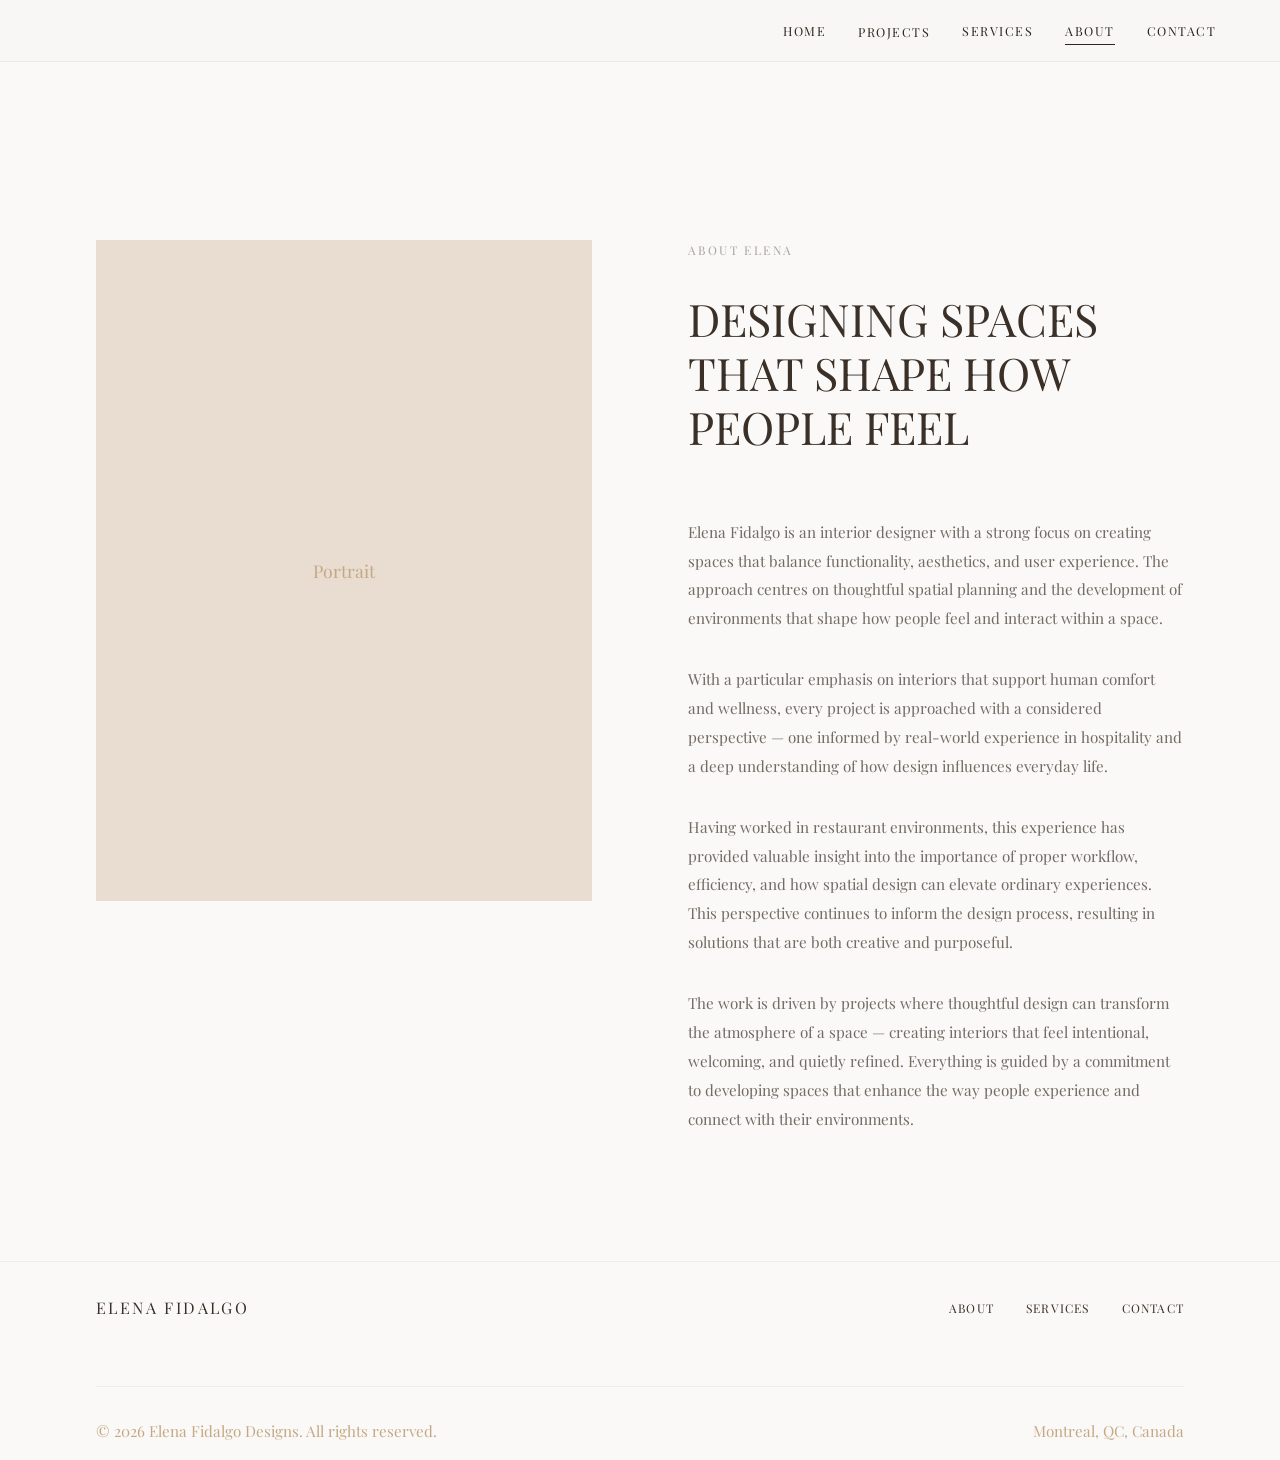
==== about.html @ b78f3f84 "Initial commit: Elena Fidalgo Designs portfolio website Full static site with homepage, about, servi" ====
<!DOCTYPE html>
<html lang="en">
<head>
  <meta charset="UTF-8">
  <meta name="viewport" content="width=device-width, initial-scale=1.0">
  <title>About — Elena Fidalgo Designs</title>
  <link rel="preconnect" href="https://fonts.googleapis.com">
  <link rel="preconnect" href="https://fonts.gstatic.com" crossorigin>
  <link href="https://fonts.googleapis.com/css2?family=Playfair+Display:ital,wght@0,300;0,400;0,500;0,600;1,400&family=Raleway:wght@300;400;500&display=swap" rel="stylesheet">
  <link rel="stylesheet" href="css/style.css">
</head>
<body>

  <div class="page-loader"><div class="loader-line"></div></div>

  <nav class="nav">
    <div class="nav__inner">
      <a href="index.html" class="nav__logo">Elena Fidalgo<span>Interior Design</span></a>
      <div class="nav__links">
        <a href="index.html" class="nav__link">Home</a>
        <div class="nav__dropdown">
          <span class="nav__link nav__link--dropdown">Projects</span>
          <div class="nav__dropdown-menu">
            <a href="project-restaurant.html" class="nav__dropdown-item">Izakaya Rouge</a>
            <a href="project-loft.html" class="nav__dropdown-item">The Loft</a>
            <a href="project-spa.html" class="nav__dropdown-item">Luna Wellness Spa</a>
            <a href="project-office.html" class="nav__dropdown-item">The Office</a>
          </div>
        </div>
        <a href="approach.html" class="nav__link">Services</a>
        <a href="about.html" class="nav__link">About</a>
        <a href="contact.html" class="nav__link">Contact</a>
      </div>
      <button class="nav__toggle" aria-label="Menu"><span></span><span></span><span></span></button>
    </div>
  </nav>

  <div class="mobile-menu">
    <a href="index.html" class="mobile-menu__link">Home</a>
    <div class="mobile-menu__group">
      <span class="mobile-menu__link mobile-menu__link--toggle">Projects</span>
      <div class="mobile-menu__sub">
        <a href="project-restaurant.html" class="mobile-menu__link mobile-menu__sublink">Izakaya Rouge</a>
        <a href="project-loft.html" class="mobile-menu__link mobile-menu__sublink">The Loft</a>
        <a href="project-spa.html" class="mobile-menu__link mobile-menu__sublink">Luna Wellness Spa</a>
        <a href="project-office.html" class="mobile-menu__link mobile-menu__sublink">The Office</a>
      </div>
    </div>
    <a href="approach.html" class="mobile-menu__link">Services</a>
    <a href="about.html" class="mobile-menu__link">About</a>
    <a href="contact.html" class="mobile-menu__link">Contact</a>
  </div>

  <!-- About Hero -->
  <section class="about-hero">
    <div class="container">
      <div class="about-grid">
        <div class="about-portrait reveal">
          <div class="about-portrait__placeholder">Portrait</div>
        </div>
        <div class="about-content">
          <p class="about-content__eyebrow reveal">About Elena</p>
          <h1 class="about-content__title reveal reveal-delay-1">Designing spaces that shape how people feel</h1>
          <p class="about-content__text reveal reveal-delay-2">Elena Fidalgo is an interior designer with a strong focus on creating spaces that balance functionality, aesthetics, and user experience. The approach centres on thoughtful spatial planning and the development of environments that shape how people feel and interact within a space.</p>
          <p class="about-content__text reveal reveal-delay-3">With a particular emphasis on interiors that support human comfort and wellness, every project is approached with a considered perspective — one informed by real-world experience in hospitality and a deep understanding of how design influences everyday life.</p>
          <p class="about-content__text reveal reveal-delay-3">Having worked in restaurant environments, this experience has provided valuable insight into the importance of proper workflow, efficiency, and how spatial design can elevate ordinary experiences. This perspective continues to inform the design process, resulting in solutions that are both creative and purposeful.</p>
          <p class="about-content__text reveal reveal-delay-4">The work is driven by projects where thoughtful design can transform the atmosphere of a space — creating interiors that feel intentional, welcoming, and quietly refined. Everything is guided by a commitment to developing spaces that enhance the way people experience and connect with their environments.</p>
        </div>
      </div>
    </div>
  </section>

  <!-- Footer -->
  <footer class="footer">
    <div class="container">
      <div class="footer__inner">
        <a href="index.html" class="footer__logo">Elena Fidalgo</a>
        <div class="footer__links">
          <a href="about.html" class="footer__link">About</a>
          <a href="approach.html" class="footer__link">Services</a>
          <a href="contact.html" class="footer__link">Contact</a>
        </div>
      </div>
      <div class="footer__bottom">
        <p>&copy; 2026 Elena Fidalgo Designs. All rights reserved.</p>
        <p>Montreal, QC, Canada</p>
      </div>
    </div>
  </footer>

  <script src="js/main.js"></script>
</body>
</html>
---- css/style.css ----
/* ============================================
   ELENA FIDALGO DESIGNS
   Minimalist Architecture & Interior Design Portfolio
   ============================================ */

/* --- CSS Custom Properties --- */
:root {
  /* Primary */
  --deep-brown: #3a3028;
  --espresso: #2e251d;

  /* Neutrals */
  --warm-beige: #c4a882;
  --soft-sand: #e8ddd0;
  --light-gray: #f0ece7;
  --white: #faf9f7;
  --pure-white: #ffffff;

  /* Accents */
  --muted-green: #455642;
  --terracotta: #b5654a;
  --brass: #a8935e;

  /* Typography */
  --font-serif: 'Playfair Display', 'Georgia', serif;
  --font-sans: 'Raleway', 'Helvetica Neue', sans-serif;

  /* Spacing */
  --space-xs: 0.5rem;
  --space-sm: 1rem;
  --space-md: 2rem;
  --space-lg: 4rem;
  --space-xl: 6rem;
  --space-2xl: 10rem;

  /* Transitions */
  --ease-out: cubic-bezier(0.25, 0.46, 0.45, 0.94);
  --ease-smooth: cubic-bezier(0.4, 0, 0.2, 1);
  --duration-fast: 0.3s;
  --duration-medium: 0.6s;
  --duration-slow: 1s;
}

/* --- Reset & Base --- */
*, *::before, *::after {
  margin: 0;
  padding: 0;
  box-sizing: border-box;
}

html {
  font-size: 16px;
  scroll-behavior: smooth;
  -webkit-font-smoothing: antialiased;
  -moz-osx-font-smoothing: grayscale;
}

body {
  font-family: var(--font-serif);
  font-weight: 300;
  color: var(--deep-brown);
  background-color: var(--white);
  line-height: 1.7;
  overflow-x: hidden;
}

img {
  max-width: 100%;
  height: auto;
  display: block;
}

a {
  color: inherit;
  text-decoration: none;
  transition: opacity var(--duration-fast) var(--ease-out);
}

a:hover {
  opacity: 0.7;
}

ul, ol {
  list-style: none;
}

/* --- Typography --- */
h1, h2, h3, h4 {
  font-family: var(--font-serif);
  font-weight: 300;
  line-height: 1.2;
}

h1 {
  font-size: clamp(1.8rem, 3.5vw, 2.8rem);
  text-transform: uppercase;
}

h2 {
  font-size: clamp(2rem, 4vw, 3.5rem);
  letter-spacing: 0.06em;
}

h3 {
  font-size: clamp(1.5rem, 3vw, 2.2rem);
  letter-spacing: 0.04em;
}

h4 {
  font-size: clamp(1.1rem, 2vw, 1.4rem);
  letter-spacing: 0.04em;
}

p {
  font-size: clamp(0.95rem, 1.1vw, 1.05rem);
  max-width: 65ch;
}

.text-sm {
  font-size: 0.85rem;
  letter-spacing: 0.08em;
  text-transform: uppercase;
  font-weight: 400;
}

.text-serif {
  font-family: var(--font-serif);
}

.text-light {
  color: var(--warm-beige);
}

/* --- Layout --- */
.container {
  max-width: 90%;
  width: 100%;
  margin: 0 auto;
  padding: 0 var(--space-md);
}

.container--narrow {
  max-width: min(900px, 85%);
  margin: 0 auto;
  padding: 0 var(--space-md);
}

.container--wide {
  max-width: 95%;
  width: 100%;
  margin: 0 auto;
  padding: 0 var(--space-md);
}

.section {
  padding: var(--space-xl) 0;
}

.section--large {
  padding: var(--space-2xl) 0;
}

/* --- Page Loader --- */
.page-loader {
  position: fixed;
  top: 0;
  left: 0;
  width: 100%;
  height: 100%;
  background: var(--white);
  z-index: 10000;
  display: flex;
  align-items: center;
  justify-content: center;
  transition: opacity 0.8s var(--ease-smooth), visibility 0.8s;
}

.page-loader.loaded {
  opacity: 0;
  visibility: hidden;
  pointer-events: none;
}

.loader-line {
  width: 60px;
  height: 1px;
  background: var(--warm-beige);
  position: relative;
  overflow: hidden;
}

.loader-line::after {
  content: '';
  position: absolute;
  left: -100%;
  width: 100%;
  height: 100%;
  background: var(--espresso);
  animation: loaderSlide 1.2s ease-in-out infinite;
}

@keyframes loaderSlide {
  0% { left: -100%; }
  100% { left: 100%; }
}

/* --- Navigation --- */
.nav {
  position: fixed;
  top: 0;
  left: 0;
  width: 100%;
  z-index: 1000;
  padding: var(--space-sm) 0;
  background: rgba(248, 247, 245, 0.95);
  backdrop-filter: blur(20px);
  transition: all var(--duration-medium) var(--ease-smooth);
  box-shadow: 0 1px 0 rgba(68, 59, 50, 0.08);
}

.nav.scrolled {
  background: rgba(248, 247, 245, 0.97);
  backdrop-filter: blur(20px);
  padding: var(--space-sm) 0;
  box-shadow: 0 1px 0 rgba(68, 59, 50, 0.1);
}

.nav__inner {
  display: flex;
  justify-content: flex-end;
  align-items: center;
  max-width: 95%;
  margin: 0 auto;
  padding: 0 var(--space-md);
}

.nav__logo {
  display: none;
}

.nav__links {
  display: flex;
  gap: var(--space-md);
  align-items: center;
}

.nav__link {
  font-size: 0.78rem;
  letter-spacing: 0.12em;
  text-transform: uppercase;
  font-weight: 400;
  color: var(--espresso);
  position: relative;
  padding: 0.25rem 0;
}

.nav__link::after {
  content: '';
  position: absolute;
  bottom: 0;
  left: 0;
  width: 0;
  height: 1px;
  background: var(--espresso);
  transition: width var(--duration-fast) var(--ease-out);
}

.nav__link:hover {
  opacity: 1;
}

.nav__link:hover::after,
.nav__link.active::after {
  width: 100%;
}

/* Dropdown */
.nav__dropdown {
  position: relative;
}

.nav__link--dropdown {
  cursor: pointer;
}

.nav__dropdown-menu {
  position: absolute;
  top: 100%;
  left: 50%;
  transform: translateX(-50%);
  min-width: 200px;
  background: rgba(248, 247, 245, 0.98);
  backdrop-filter: blur(20px);
  border: 1px solid rgba(68, 59, 50, 0.08);
  padding: 0.75rem 0;
  opacity: 0;
  visibility: hidden;
  transition: all var(--duration-fast) var(--ease-out);
  margin-top: 0.5rem;
  box-shadow: 0 8px 30px rgba(0, 0, 0, 0.08);
}

.nav__dropdown:hover .nav__dropdown-menu {
  opacity: 1;
  visibility: visible;
}

.nav__dropdown-item {
  display: block;
  padding: 0.5rem 1.5rem;
  font-size: 0.8rem;
  color: var(--espresso);
  transition: background var(--duration-fast) var(--ease-out);
}

.nav__dropdown-item:hover {
  background: rgba(68, 59, 50, 0.05);
  opacity: 1;
}

/* Mobile menu projects sub */
.mobile-menu__group {
  display: flex;
  flex-direction: column;
}

.mobile-menu__link--toggle {
  cursor: pointer;
}

.mobile-menu__sub {
  display: none;
  padding-left: 1rem;
}

.mobile-menu__group.active .mobile-menu__sub {
  display: flex;
  flex-direction: column;
}

.mobile-menu__sublink {
  font-size: 0.9rem !important;
  opacity: 0.7;
}

/* Mobile menu toggle */
.nav__toggle {
  display: none;
  flex-direction: column;
  gap: 5px;
  background: none;
  border: none;
  cursor: pointer;
  padding: 5px;
}

.nav__toggle span {
  display: block;
  width: 24px;
  height: 1px;
  background: var(--espresso);
  transition: all var(--duration-fast) var(--ease-out);
}

.nav__toggle.active span:nth-child(1) {
  transform: rotate(45deg) translate(4px, 4px);
}

.nav__toggle.active span:nth-child(2) {
  opacity: 0;
}

.nav__toggle.active span:nth-child(3) {
  transform: rotate(-45deg) translate(4px, -4px);
}

/* --- Hero --- */
/* Split hero (image + text side by side) */
.hero--split {
  min-height: 100vh;
  display: flex;
  flex-direction: column;
  align-items: center;
  justify-content: center;
  padding-top: 80px;
  background: #e4e2dd;
  overflow: hidden;
  gap: var(--space-lg);
}

.hero__text {
  text-align: center;
  opacity: 0;
  transform: translateY(20px);
  animation: heroFadeUp 1s var(--ease-smooth) 0.3s forwards;
  position: relative;
  padding: 0 var(--space-md);
}

.hero__title {
  color: var(--espresso);
  font-family: var(--font-serif);
  font-weight: 300;
  margin-bottom: 4px;
  font-size: clamp(2.8rem, 5vw, 4.5rem);
  letter-spacing: 0.15em;
  text-transform: uppercase;
  line-height: 1.1;
  padding-right: 0.15em;
}

.hero__subtitle {
  font-family: var(--font-serif);
  color: var(--deep-brown);
  font-size: clamp(0.85rem, 1.2vw, 1.05rem);
  letter-spacing: 0.35em;
  text-transform: uppercase;
  font-weight: 300;
  margin-left: auto;
  margin-right: auto;
  width: fit-content;
  padding-right: 0.35em;
}

/* Decorative lines removed */

.hero__slideshow {
  max-width: 100%;
  width: 100%;
  aspect-ratio: 16/7;
  opacity: 0;
  transform: translateY(30px);
  animation: heroFadeUp 1.2s var(--ease-smooth) 0.6s forwards;
  position: relative;
  overflow: hidden;
}


.hero__slide {
  width: 100%;
  height: 100%;
  display: block;
  object-fit: cover;
  object-position: center;
  position: absolute;
  top: 0;
  left: 0;
  opacity: 0;
  transition: opacity 1s var(--ease-smooth);
}

.hero__slide:first-child {
  position: relative;
  height: 100%;
}

.hero__slide--active {
  opacity: 1;
}

.hero__dots {
  display: flex;
  justify-content: center;
  gap: 10px;
  padding-top: var(--space-sm);
  z-index: 2;
}

.hero__dot {
  width: 8px;
  height: 8px;
  border-radius: 50%;
  border: 1px solid var(--espresso);
  background: transparent;
  cursor: pointer;
  padding: 0;
  transition: all var(--duration-fast) var(--ease-out);
}

.hero__dot--active {
  background: var(--espresso);
}

.hero__dot:hover {
  background: var(--deep-brown);
}

/* Scroll indicator */
.hero--split .hero__scroll-hint {
  position: absolute;
  bottom: var(--space-md);
  left: 50%;
  transform: translateX(-50%);
  display: flex;
  flex-direction: column;
  align-items: center;
  gap: 6px;
  opacity: 0;
  animation: scrollHintFade 1s var(--ease-smooth) 1.2s forwards;
}

.hero__scroll-hint span {
  color: var(--espresso);
  font-size: 0.65rem;
  letter-spacing: 0.25em;
  text-transform: uppercase;
}

.hero__scroll-hint::after {
  content: '';
  width: 1px;
  height: 35px;
  background: var(--espresso);
  animation: scrollPulse 2s ease-in-out infinite;
}

@keyframes heroFadeUp {
  to {
    opacity: 1;
    transform: translateY(0);
  }
}

@keyframes scrollHintFade {
  to {
    opacity: 1;
  }
}

@keyframes scrollPulse {
  0%, 100% { opacity: 0.3; transform: scaleY(0.5); }
  50% { opacity: 1; transform: scaleY(1); }
}

/* Projects section title */
.projects-section__title {
  font-family: var(--font-serif);
  font-weight: 300;
  font-size: clamp(1.8rem, 3vw, 2.8rem);
  color: var(--espresso);
  margin-bottom: var(--space-xs);
}

.projects-section__subtitle {
  font-size: 0.85rem;
  color: rgba(68, 59, 50, 0.5);
  margin-bottom: var(--space-lg);
}

/* --- Project Hero (for case study pages) --- */
.project-hero {
  height: 80vh;
  min-height: 500px;
  position: relative;
  display: flex;
  align-items: flex-end;
  overflow: hidden;
}

.project-hero__image {
  position: absolute;
  top: 0;
  left: 0;
  width: 100%;
  height: 100%;
  object-fit: cover;
  object-position: center;
}

.project-hero__overlay {
  position: absolute;
  top: 0;
  left: 0;
  width: 100%;
  height: 100%;
  background: linear-gradient(to top, rgba(46,37,29,0.65) 0%, rgba(46,37,29,0.1) 60%);
}

.project-hero__content {
  position: relative;
  z-index: 2;
  padding: var(--space-lg) var(--space-md);
  max-width: 95%;
  margin: 0 auto;
  width: 100%;
}

.project-hero__tag {
  color: var(--soft-sand);
  font-size: 0.75rem;
  letter-spacing: 0.2em;
  text-transform: uppercase;
  margin-bottom: var(--space-sm);
}

.project-hero__title {
  color: var(--white);
  font-family: var(--font-serif);
  font-weight: 300;
}

/* --- Home Philosophy Section --- */
.home-philosophy {
  padding: var(--space-lg) 0;
}

.home-philosophy__grid {
  display: grid;
  grid-template-columns: 1fr 1fr;
  gap: var(--space-xl);
  align-items: center;
}

.home-philosophy__image {
  position: relative;
  overflow: hidden;
  aspect-ratio: 3/4;
}

.home-philosophy__image img {
  width: 100%;
  height: 100%;
  object-fit: cover;
}

.home-philosophy__eyebrow {
  font-size: 0.7rem;
  letter-spacing: 0.2em;
  text-transform: uppercase;
  color: var(--terracotta);
  margin-bottom: var(--space-md);
  font-weight: 500;
}

.home-philosophy__heading {
  font-family: var(--font-serif);
  font-size: clamp(1.6rem, 3vw, 2.4rem);
  font-weight: 300;
  line-height: 1.3;
  margin-bottom: var(--space-md);
}

.home-philosophy__divider {
  width: 40px;
  height: 2px;
  background: var(--terracotta);
  margin-bottom: var(--space-md);
}

.home-philosophy__text {
  color: rgba(68, 59, 50, 0.7);
  line-height: 1.8;
  margin-bottom: var(--space-lg);
  font-size: 0.95rem;
}

.home-philosophy__pillars {
  display: grid;
  grid-template-columns: 1fr 1fr;
  gap: var(--space-md);
}

.home-philosophy__pillar h4 {
  font-family: var(--font-serif);
  font-size: 1.05rem;
  font-weight: 400;
  margin-bottom: 0.3rem;
}

.home-philosophy__pillar p {
  font-size: 0.82rem;
  color: rgba(68, 59, 50, 0.55);
  line-height: 1.6;
}

@media (max-width: 1024px) {
  .home-philosophy__grid {
    grid-template-columns: 1fr;
    gap: var(--space-lg);
  }

  .home-philosophy__image {
    aspect-ratio: 16/9;
  }
}

@media (max-width: 480px) {
  .home-philosophy__pillars {
    grid-template-columns: 1fr;
  }
}

/* --- Intro / Text Sections --- */
.intro {
  padding: var(--space-2xl) 0;
  text-align: center;
}

.intro__eyebrow {
  font-size: 0.75rem;
  letter-spacing: 0.2em;
  text-transform: uppercase;
  color: rgba(68, 59, 50, 0.45);
  margin-bottom: var(--space-md);
}

.intro__heading {
  margin-bottom: var(--space-md);
  max-width: 800px;
  margin-left: auto;
  margin-right: auto;
}

.intro__text {
  margin: 0 auto;
  color: rgba(68, 59, 50, 0.75);
  line-height: 1.9;
}

/* --- Project Grid --- */
.projects-grid {
  display: grid;
  grid-template-columns: repeat(2, 1fr);
  gap: var(--space-sm);
}

.project-card {
  position: relative;
  overflow: hidden;
  aspect-ratio: 4/3;
  cursor: pointer;
}

.project-card--tall {
  aspect-ratio: 3/4;
}

.project-card--wide {
  grid-column: span 2;
  aspect-ratio: 21/9;
}

.project-card__image {
  width: 100%;
  height: 100%;
  object-fit: cover;
  transition: transform var(--duration-slow) var(--ease-smooth);
}

.project-card:hover .project-card__image {
  transform: scale(1.04);
}

.project-card__overlay {
  position: absolute;
  bottom: 0;
  left: 0;
  right: 0;
  padding: var(--space-md);
  background: linear-gradient(to top, rgba(46,37,29,0.7) 0%, transparent 100%);
  opacity: 1;
}

.project-card__number {
  font-family: var(--font-serif);
  font-size: 0.9rem;
  color: var(--brass);
  margin-bottom: 4px;
}

.project-card__title {
  font-family: var(--font-serif);
  font-size: clamp(1.3rem, 2.5vw, 2rem);
  color: var(--white);
  font-weight: 300;
}

.project-card__category {
  font-size: 0.7rem;
  letter-spacing: 0.15em;
  text-transform: uppercase;
  color: var(--soft-sand);
  margin-top: 4px;
}

/* --- About Page --- */
.about-hero {
  padding: calc(var(--space-2xl) + 80px) 0 var(--space-xl);
  background: var(--white);
}

.about-grid {
  display: grid;
  grid-template-columns: 1fr 1fr;
  gap: var(--space-xl);
  align-items: start;
}

.about-portrait {
  position: relative;
  aspect-ratio: 3/4;
  overflow: hidden;
}

.about-portrait__placeholder {
  width: 100%;
  height: 100%;
  background: var(--soft-sand);
  display: flex;
  align-items: center;
  justify-content: center;
  font-family: var(--font-serif);
  font-size: 1.1rem;
  color: var(--warm-beige);
}

.about-content__eyebrow {
  font-size: 0.75rem;
  letter-spacing: 0.2em;
  text-transform: uppercase;
  color: rgba(68, 59, 50, 0.45);
  margin-bottom: var(--space-md);
}

.about-content__title {
  margin-bottom: var(--space-lg);
}

.about-content__text {
  color: rgba(68, 59, 50, 0.75);
  line-height: 1.9;
  margin-bottom: var(--space-md);
}

.about-philosophy {
  padding: var(--space-2xl) 0;
  background: var(--espresso);
  color: var(--soft-sand);
}

.philosophy-grid {
  display: grid;
  grid-template-columns: repeat(4, 1fr);
  gap: var(--space-lg);
  margin-top: var(--space-xl);
}

.philosophy-item__number {
  font-family: var(--font-serif);
  font-size: 2rem;
  color: var(--warm-beige);
  opacity: 0.4;
  margin-bottom: var(--space-sm);
}

.philosophy-item__title {
  font-family: var(--font-serif);
  font-size: 1.3rem;
  color: var(--white);
  margin-bottom: var(--space-sm);
}

.philosophy-item__text {
  font-size: 0.9rem;
  line-height: 1.8;
  opacity: 0.7;
}

/* --- Project Case Study --- */
.project-info {
  padding: var(--space-xl) 0;
}

.project-info__grid {
  display: grid;
  grid-template-columns: 1fr 2fr;
  gap: var(--space-xl);
}

.project-meta {
  position: sticky;
  top: 120px;
}

.project-meta__item {
  margin-bottom: var(--space-md);
}

.project-meta__label {
  font-size: 0.7rem;
  letter-spacing: 0.2em;
  text-transform: uppercase;
  color: rgba(68, 59, 50, 0.5);
  margin-bottom: 4px;
}

.project-meta__value {
  font-family: var(--font-serif);
  font-size: 1.1rem;
}

.project-description {
  color: rgba(68, 59, 50, 0.75);
  line-height: 1.9;
}

.project-description p + p {
  margin-top: var(--space-md);
}

/* Image gallery sections */
.project-gallery {
  padding: var(--space-lg) 0;
}

.project-gallery__title {
  font-family: var(--font-serif);
  font-size: 1.3rem;
  text-transform: uppercase;
  color: var(--deep-brown);
  margin-bottom: var(--space-lg);
  text-align: left;
}

.gallery-full {
  margin-bottom: var(--space-lg);
}

.gallery-full img {
  width: 100%;
  height: auto;
}

.gallery-grid {
  display: grid;
  grid-template-columns: repeat(2, 1fr);
  gap: 0.75rem;
  margin-bottom: var(--space-lg);
}

.gallery-grid--three {
  grid-template-columns: repeat(3, 1fr);
}

.gallery-grid img {
  width: 100%;
  height: 100%;
  object-fit: cover;
  aspect-ratio: 4/3;
}

.gallery-caption {
  text-align: center;
  font-size: 0.85rem;
  color: rgba(68, 59, 50, 0.7);
  margin-top: var(--space-sm);
  font-style: italic;
  font-family: var(--font-serif);
}

/* Technical drawings section */
.technical-drawings {
  padding: var(--space-md) 0;
  background: var(--white);
}

.technical-drawings__inner {
  max-width: 95%;
  margin: 0 auto;
  padding: 0 var(--space-md);
}

.technical-drawings__grid {
  display: grid;
  grid-template-columns: repeat(2, 1fr);
  gap: 0.75rem;
}

.technical-drawings__grid--three {
  grid-template-columns: repeat(3, 1fr);
}

.technical-drawing__frame {
  background: var(--pure-white);
  border: 1px solid var(--warm-beige);
  padding: var(--space-md);
  box-shadow: 0 2px 12px rgba(46, 37, 29, 0.05);
  transition: box-shadow var(--duration-medium) var(--ease-smooth);
}

.technical-drawing__frame:hover {
  box-shadow: 0 4px 20px rgba(46, 37, 29, 0.1);
}

.technical-drawing__frame img {
  width: 100%;
}

.technical-drawing__frame .gallery-caption {
  margin-top: var(--space-sm);
  padding-top: var(--space-xs);
  border-top: 1px solid var(--light-gray);
  font-size: 0.78rem;
}

@media (max-width: 768px) {
  .technical-drawings__grid,
  .technical-drawings__grid--three {
    grid-template-columns: 1fr;
  }
}

/* --- Approach Page (Process + Services combined) --- */
.approach-process {
  padding: var(--space-xl) 0;
}

.approach-step {
  display: grid;
  grid-template-columns: 1fr 1fr;
  gap: var(--space-xl);
  align-items: center;
  padding: var(--space-lg) 0;
}

.approach-step--reverse {
  direction: rtl;
}

.approach-step--reverse > * {
  direction: ltr;
}

.approach-step__image {
  overflow: hidden;
  aspect-ratio: 4/3;
}

.approach-step__image img {
  width: 100%;
  height: 100%;
  object-fit: cover;
  transition: transform var(--duration-slow) var(--ease-smooth);
}

.approach-step:hover .approach-step__image img {
  transform: scale(1.03);
}

.approach-step__number {
  display: inline-block;
  font-family: var(--font-serif);
  font-size: 0.85rem;
  color: var(--terracotta);
  letter-spacing: 0.1em;
  margin-bottom: 0.75rem;
}

.approach-step__content h3 {
  font-family: var(--font-serif);
  font-size: clamp(1.4rem, 2.5vw, 1.8rem);
  font-weight: 300;
  margin-bottom: var(--space-sm);
}

.approach-step__content p {
  color: rgba(68, 59, 50, 0.7);
  line-height: 1.8;
  font-size: 0.95rem;
}

.approach-services {
  padding: var(--space-xl) 0;
  background: var(--pure-white);
}

.approach-services__header {
  text-align: center;
  margin-bottom: var(--space-xl);
}

.approach-services__eyebrow {
  font-size: 0.7rem;
  letter-spacing: 0.2em;
  text-transform: uppercase;
  color: rgba(68, 59, 50, 0.45);
  margin-bottom: 0.5rem;
}

.approach-services__header h2 {
  font-family: var(--font-serif);
  font-weight: 300;
}

.approach-services__grid {
  display: grid;
  grid-template-columns: repeat(4, 1fr);
  gap: var(--space-md);
}

.approach-service {
  padding: var(--space-md);
  background: var(--white);
  border-top: 2px solid var(--warm-beige);
}

.approach-service__number {
  display: inline-block;
  font-family: var(--font-serif);
  font-size: 0.85rem;
  color: var(--terracotta);
  margin-bottom: 0.75rem;
}

.approach-service h4 {
  font-family: var(--font-serif);
  font-size: 1.15rem;
  font-weight: 400;
  margin-bottom: 0.5rem;
}

.approach-service p {
  font-size: 0.85rem;
  color: rgba(68, 59, 50, 0.6);
  line-height: 1.7;
}

@media (max-width: 1024px) {
  .approach-step {
    grid-template-columns: 1fr;
    gap: var(--space-md);
  }

  .approach-step--reverse {
    direction: ltr;
  }

  .approach-services__grid {
    grid-template-columns: repeat(2, 1fr);
  }
}

@media (max-width: 768px) {
  .approach-services__grid {
    grid-template-columns: 1fr;
  }
}

/* Services 2x2 grid with images */
.services-grid-2x2 {
  display: grid;
  grid-template-columns: 1fr 1fr;
  gap: var(--space-md);
}

.services-grid-3 {
  display: grid;
  grid-template-columns: repeat(3, 1fr);
  gap: var(--space-md);
}

@media (max-width: 768px) {
  .services-grid-3 {
    grid-template-columns: 1fr;
  }
}

.service-card-lg {
  background: var(--white);
  overflow: hidden;
  border: 1px solid var(--espresso);
}

.service-card-lg__image {
  width: 100%;
  aspect-ratio: 16/10;
  overflow: hidden;
  background: var(--light-gray);
}

.service-card-lg__image img {
  width: 100%;
  height: 100%;
  object-fit: cover;
}

.service-card-lg__image--contain {
  display: flex;
  align-items: center;
  justify-content: center;
  background: var(--pure-white);
}

.service-card-lg__image--contain img {
  object-fit: contain;
  width: auto;
  max-width: 90%;
  max-height: 90%;
  transition: transform var(--duration-medium) var(--ease-smooth);
}

.service-card-lg:hover .service-card-lg__image img {
  transform: scale(1.03);
}

.service-card-lg__content {
  padding: var(--space-md);
}

.service-card-lg__content .approach-service__number {
  display: inline-block;
  font-family: var(--font-serif);
  font-size: 0.85rem;
  color: var(--terracotta);
  margin-bottom: 0.75rem;
}

.service-card-lg__content h4 {
  font-family: var(--font-serif);
  font-size: 1.3rem;
  font-weight: 400;
  margin-bottom: 0.75rem;
}

.service-card-lg__content p {
  font-size: 0.9rem;
  color: rgba(68, 59, 50, 0.6);
  line-height: 1.7;
}

@media (max-width: 768px) {
  .services-grid-2x2 {
    grid-template-columns: 1fr;
  }
}

/* --- Design Process (legacy) --- */
.process-hero {
  padding: calc(var(--space-2xl) + 80px) 0 var(--space-xl);
  background: var(--espresso);
  color: var(--white);
  text-align: center;
}

.process-steps {
  padding: var(--space-2xl) 0;
}

.process-step {
  display: grid;
  grid-template-columns: 1fr 1fr;
  gap: var(--space-xl);
  align-items: center;
  padding: var(--space-xl) 0;
  border-bottom: 1px solid var(--light-gray);
}

.process-step:last-child {
  border-bottom: none;
}

.process-step__number {
  font-family: var(--font-serif);
  font-size: 5rem;
  color: var(--light-gray);
  line-height: 1;
  margin-bottom: var(--space-sm);
}

.process-step__title {
  margin-bottom: var(--space-md);
}

.process-step__text {
  color: rgba(68, 59, 50, 0.75);
  line-height: 1.9;
}

/* --- Services --- */
.services-hero {
  padding: calc(var(--space-2xl) + 80px) 0 var(--space-xl);
  background: var(--soft-sand);
  text-align: center;
}

.services-grid {
  display: grid;
  grid-template-columns: repeat(2, 1fr);
  gap: var(--space-md);
  padding: var(--space-2xl) 0;
}

.service-card {
  padding: var(--space-xl);
  border: 1px solid var(--light-gray);
  transition: all var(--duration-medium) var(--ease-smooth);
}

.service-card:hover {
  border-color: var(--warm-beige);
  background: var(--light-gray);
}

.service-card__number {
  font-family: var(--font-serif);
  font-size: 2rem;
  color: rgba(68, 59, 50, 0.25);
  margin-bottom: var(--space-md);
}

.service-card__title {
  font-family: var(--font-serif);
  font-size: 1.5rem;
  margin-bottom: var(--space-sm);
}

.service-card__text {
  color: rgba(68, 59, 50, 0.7);
  font-size: 0.95rem;
  line-height: 1.8;
}

/* --- Contact --- */
.contact-hero {
  padding: calc(var(--space-2xl) + 80px) 0 var(--space-xl);
  text-align: center;
}

.contact-grid {
  display: grid;
  grid-template-columns: 1fr 1fr;
  gap: var(--space-xl);
  padding: var(--space-xl) 0;
}

.contact-simple {
  display: grid;
  grid-template-columns: repeat(4, 1fr);
  gap: var(--space-lg);
  text-align: center;
  padding: var(--space-md) 0;
}

.contact-simple .contact-info__item {
  margin-bottom: 0;
}

.contact-icon {
  color: var(--espresso);
  margin-bottom: 0.75rem;
}

@media (max-width: 768px) {
  .contact-simple {
    grid-template-columns: 1fr 1fr;
  }
}

.contact-info__item {
  margin-bottom: var(--space-lg);
}

.contact-info__label {
  font-size: 0.7rem;
  letter-spacing: 0.2em;
  text-transform: uppercase;
  color: rgba(68, 59, 50, 0.45);
  margin-bottom: 8px;
}

.contact-info__value {
  font-family: var(--font-serif);
  font-size: 1.2rem;
}

.contact-info__value a {
  border-bottom: 1px solid var(--light-gray);
  padding-bottom: 2px;
}

.contact-form {
  display: flex;
  flex-direction: column;
  gap: var(--space-md);
}

.form-group {
  display: flex;
  flex-direction: column;
  gap: 6px;
}

.form-group label {
  font-size: 0.7rem;
  letter-spacing: 0.15em;
  text-transform: uppercase;
  color: var(--warm-beige);
}

.form-group input,
.form-group textarea {
  padding: var(--space-sm);
  border: 1px solid var(--light-gray);
  background: transparent;
  font-family: var(--font-serif);
  font-size: 0.95rem;
  color: var(--deep-brown);
  transition: border-color var(--duration-fast) var(--ease-out);
  outline: none;
}

.form-group input:focus,
.form-group textarea:focus {
  border-color: var(--warm-beige);
}

.form-group textarea {
  min-height: 150px;
  resize: vertical;
}

.btn {
  display: inline-block;
  padding: var(--space-sm) var(--space-md);
  font-size: 0.75rem;
  letter-spacing: 0.15em;
  text-transform: uppercase;
  font-family: var(--font-serif);
  font-weight: 400;
  border: 1px solid var(--espresso);
  background: var(--espresso);
  color: var(--white);
  cursor: pointer;
  transition: all var(--duration-fast) var(--ease-out);
  text-align: center;
}

.btn:hover {
  background: transparent;
  color: var(--espresso);
  opacity: 1;
}

.btn--outline {
  background: transparent;
  color: var(--espresso);
}

.btn--outline:hover {
  background: var(--espresso);
  color: var(--white);
}

/* --- Footer --- */
.footer {
  padding: var(--space-md) 0 var(--space-sm);
  border-top: 1px solid var(--light-gray);
}

.footer__inner {
  display: flex;
  justify-content: space-between;
  align-items: center;
}

.footer__logo {
  font-family: var(--font-serif);
  font-size: 1rem;
  letter-spacing: 0.15em;
  text-transform: uppercase;
}

.footer__links {
  display: flex;
  gap: var(--space-md);
}

.footer__link {
  font-size: 0.75rem;
  letter-spacing: 0.1em;
  text-transform: uppercase;
}

.footer__bottom {
  display: flex;
  justify-content: space-between;
  align-items: center;
  margin-top: var(--space-lg);
  padding-top: var(--space-md);
  border-top: 1px solid var(--light-gray);
  font-size: 0.8rem;
  color: var(--warm-beige);
}

/* --- Divider --- */
.divider {
  width: 60px;
  height: 2px;
  background: var(--terracotta);
  margin: var(--space-lg) auto;
}

/* --- Reveal Animations --- */
.reveal {
  opacity: 0;
  transform: translateY(30px);
  transition: opacity var(--duration-slow) var(--ease-smooth),
              transform var(--duration-slow) var(--ease-smooth);
}

.reveal.visible {
  opacity: 1;
  transform: translateY(0);
}

.reveal-delay-1 { transition-delay: 0.1s; }
.reveal-delay-2 { transition-delay: 0.2s; }
.reveal-delay-3 { transition-delay: 0.3s; }
.reveal-delay-4 { transition-delay: 0.4s; }

/* --- Page Header (for inner pages) --- */
.page-header {
  padding: calc(var(--space-2xl) + 30px) 0 var(--space-xl);
  text-align: center;
}

.page-header__eyebrow {
  font-size: 1rem;
  text-transform: uppercase;
  color: rgba(68, 59, 50, 0.45);
  margin-bottom: var(--space-sm);
}

.page-header--dark {
  background: #e4e2dd;
  color: var(--espresso);
}

.page-header--sand {
  background: var(--soft-sand);
}

/* --- Portfolio Grid Page --- */
.portfolio-filter {
  display: flex;
  justify-content: center;
  gap: var(--space-md);
  margin-bottom: var(--space-xl);
}

.portfolio-filter__btn {
  background: none;
  border: none;
  font-size: 0.75rem;
  letter-spacing: 0.15em;
  text-transform: uppercase;
  font-family: var(--font-serif);
  cursor: pointer;
  color: var(--warm-beige);
  padding: var(--space-xs) 0;
  border-bottom: 1px solid transparent;
  transition: all var(--duration-fast) var(--ease-out);
}

.portfolio-filter__btn:hover,
.portfolio-filter__btn.active {
  color: var(--espresso);
  border-bottom-color: var(--espresso);
}

/* --- Image Lightbox --- */
.lightbox {
  position: fixed;
  top: 0;
  left: 0;
  width: 100%;
  height: 100%;
  background: rgba(46, 37, 29, 0.95);
  z-index: 9999;
  display: flex;
  align-items: center;
  justify-content: center;
  opacity: 0;
  visibility: hidden;
  transition: all var(--duration-medium) var(--ease-smooth);
  cursor: pointer;
}

.lightbox.active {
  opacity: 1;
  visibility: visible;
}

.lightbox img {
  max-width: 90vw;
  max-height: 90vh;
  object-fit: contain;
}

.lightbox__close {
  position: absolute;
  top: var(--space-md);
  right: var(--space-md);
  color: var(--white);
  font-size: 0.75rem;
  letter-spacing: 0.15em;
  text-transform: uppercase;
  background: none;
  border: none;
  cursor: pointer;
  font-family: var(--font-serif);
}

/* --- Next Project --- */
.next-project {
  padding: var(--space-md) 0;
  text-align: center;
  border-top: 1px solid var(--light-gray);
}

.next-project__label {
  font-size: 0.7rem;
  letter-spacing: 0.2em;
  text-transform: uppercase;
  color: rgba(68, 59, 50, 0.4);
  margin-bottom: 0.5rem;
}

.next-project__title {
  font-family: var(--font-serif);
  font-size: clamp(1.3rem, 2.5vw, 1.8rem);
  transition: color var(--duration-fast) var(--ease-out);
}

.next-project a:hover {
  opacity: 1;
}

.next-project a:hover .next-project__title {
  color: var(--muted-green);
}

/* --- Mobile Menu Overlay --- */
.mobile-menu {
  position: fixed;
  top: 0;
  right: -100%;
  width: 100%;
  height: 100%;
  background: var(--white);
  z-index: 999;
  display: flex;
  flex-direction: column;
  justify-content: center;
  align-items: center;
  gap: var(--space-lg);
  transition: right var(--duration-medium) var(--ease-smooth);
}

.mobile-menu.active {
  right: 0;
}

.mobile-menu__link {
  font-family: var(--font-serif);
  font-size: 2rem;
  font-weight: 300;
}

/* --- Responsive --- */
@media (max-width: 1024px) {
  .projects-grid {
    gap: var(--space-xs);
  }

  .about-grid {
    grid-template-columns: 1fr;
    gap: var(--space-lg);
  }

  .philosophy-grid {
    grid-template-columns: repeat(2, 1fr);
  }

  .project-info__grid {
    grid-template-columns: 1fr;
    gap: var(--space-lg);
  }

  .project-meta {
    position: static;
    display: grid;
    grid-template-columns: repeat(3, 1fr);
    gap: var(--space-md);
  }

  .process-step {
    grid-template-columns: 1fr;
    gap: var(--space-md);
  }

  .contact-grid {
    grid-template-columns: 1fr;
  }
}

@media (max-width: 768px) {
  .nav__links {
    display: none;
  }

  .nav__toggle {
    display: flex;
  }

  .projects-grid {
    grid-template-columns: 1fr;
  }

  .project-card--wide {
    grid-column: span 1;
    aspect-ratio: 4/3;
  }

  .philosophy-grid {
    grid-template-columns: 1fr;
  }

  .services-grid {
    grid-template-columns: 1fr;
  }

  .gallery-grid {
    grid-template-columns: 1fr;
  }

  .gallery-grid--three {
    grid-template-columns: 1fr;
  }

  .footer__inner {
    flex-direction: column;
    gap: var(--space-md);
    text-align: center;
  }

  .footer__bottom {
    flex-direction: column;
    gap: var(--space-sm);
    text-align: center;
  }

  .project-meta {
    grid-template-columns: 1fr 1fr;
  }

  .hero--split {
    padding-top: 70px;
    gap: var(--space-sm);
  }

  .hero__photo {
    width: 90%;
  }
}

@media (max-width: 480px) {
  :root {
    --space-md: 1.25rem;
    --space-lg: 2.5rem;
    --space-xl: 4rem;
    --space-2xl: 6rem;
  }

  .project-meta {
    grid-template-columns: 1fr;
  }
}

/* --- Large Screens --- */
@media (min-width: 1600px) {
  html {
    font-size: 18px;
  }
}

@media (min-width: 2000px) {
  html {
    font-size: 20px;
  }
}

@media (min-width: 2500px) {
  html {
    font-size: 22px;
  }
}
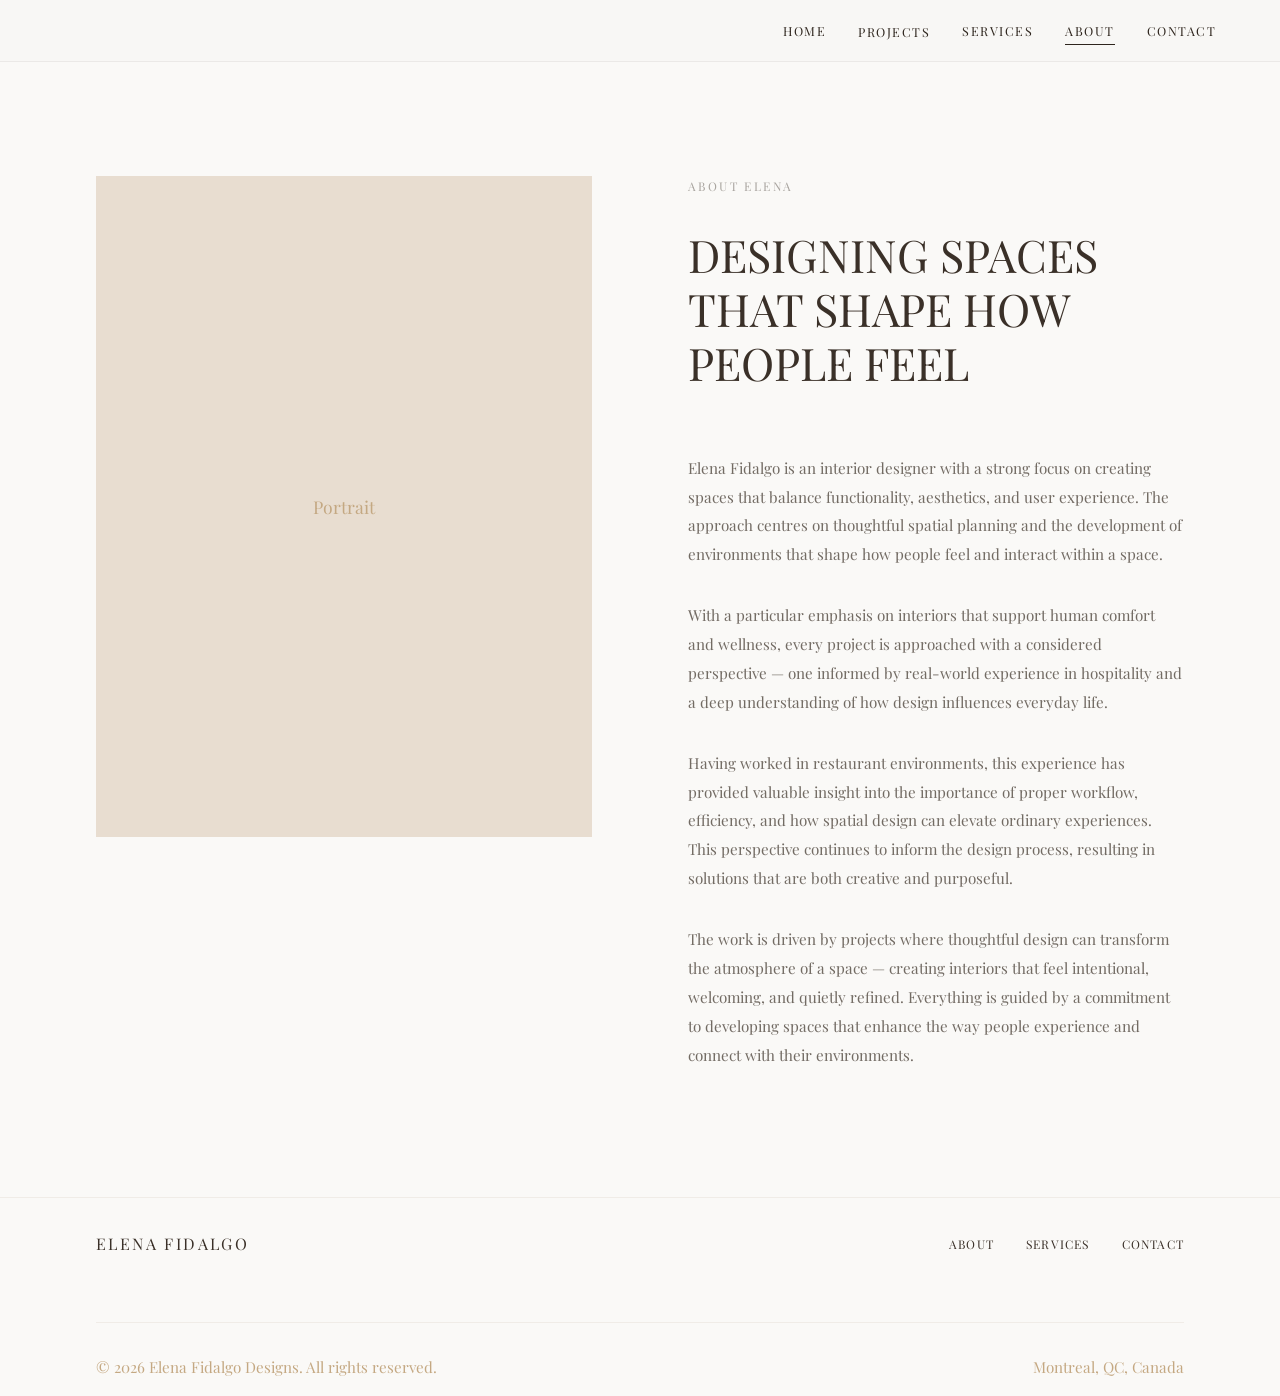
==== commit d0555b93: "Reduce top padding on about/services/contact pages, fix project hero image cropping Co-Authored-By: " ====
--- a/about.html
+++ b/about.html
@@ -7,7 +7,7 @@
   <link rel="preconnect" href="https://fonts.googleapis.com">
   <link rel="preconnect" href="https://fonts.gstatic.com" crossorigin>
   <link href="https://fonts.googleapis.com/css2?family=Playfair+Display:ital,wght@0,300;0,400;0,500;0,600;1,400&family=Raleway:wght@300;400;500&display=swap" rel="stylesheet">
-  <link rel="stylesheet" href="css/style.css">
+  <link rel="stylesheet" href="css/style.css?v=6">
 </head>
 <body>
 
--- a/css/style.css
+++ b/css/style.css
@@ -381,8 +381,9 @@
   display: flex;
   flex-direction: column;
   align-items: center;
-  justify-content: center;
-  padding-top: 80px;
+  justify-content: flex-start;
+  padding-top: 130px;
+  padding-bottom: var(--space-lg);
   background: #e4e2dd;
   overflow: hidden;
   gap: var(--space-lg);
@@ -564,7 +565,7 @@
   width: 100%;
   height: 100%;
   object-fit: cover;
-  object-position: center;
+  object-position: center top;
 }
 
 .project-hero__overlay {
@@ -785,7 +786,7 @@
 
 /* --- About Page --- */
 .about-hero {
-  padding: calc(var(--space-2xl) + 80px) 0 var(--space-xl);
+  padding: calc(var(--space-xl) + 80px) 0 var(--space-xl);
   background: var(--white);
 }
 
@@ -1322,7 +1323,7 @@
 
 /* --- Contact --- */
 .contact-hero {
-  padding: calc(var(--space-2xl) + 80px) 0 var(--space-xl);
+  padding: calc(var(--space-xl) + 80px) 0 var(--space-xl);
   text-align: center;
 }
 
@@ -1520,7 +1521,7 @@
 
 /* --- Page Header (for inner pages) --- */
 .page-header {
-  padding: calc(var(--space-2xl) + 30px) 0 var(--space-xl);
+  padding: calc(var(--space-xl) + 80px) 0 var(--space-xl);
   text-align: center;
 }
 
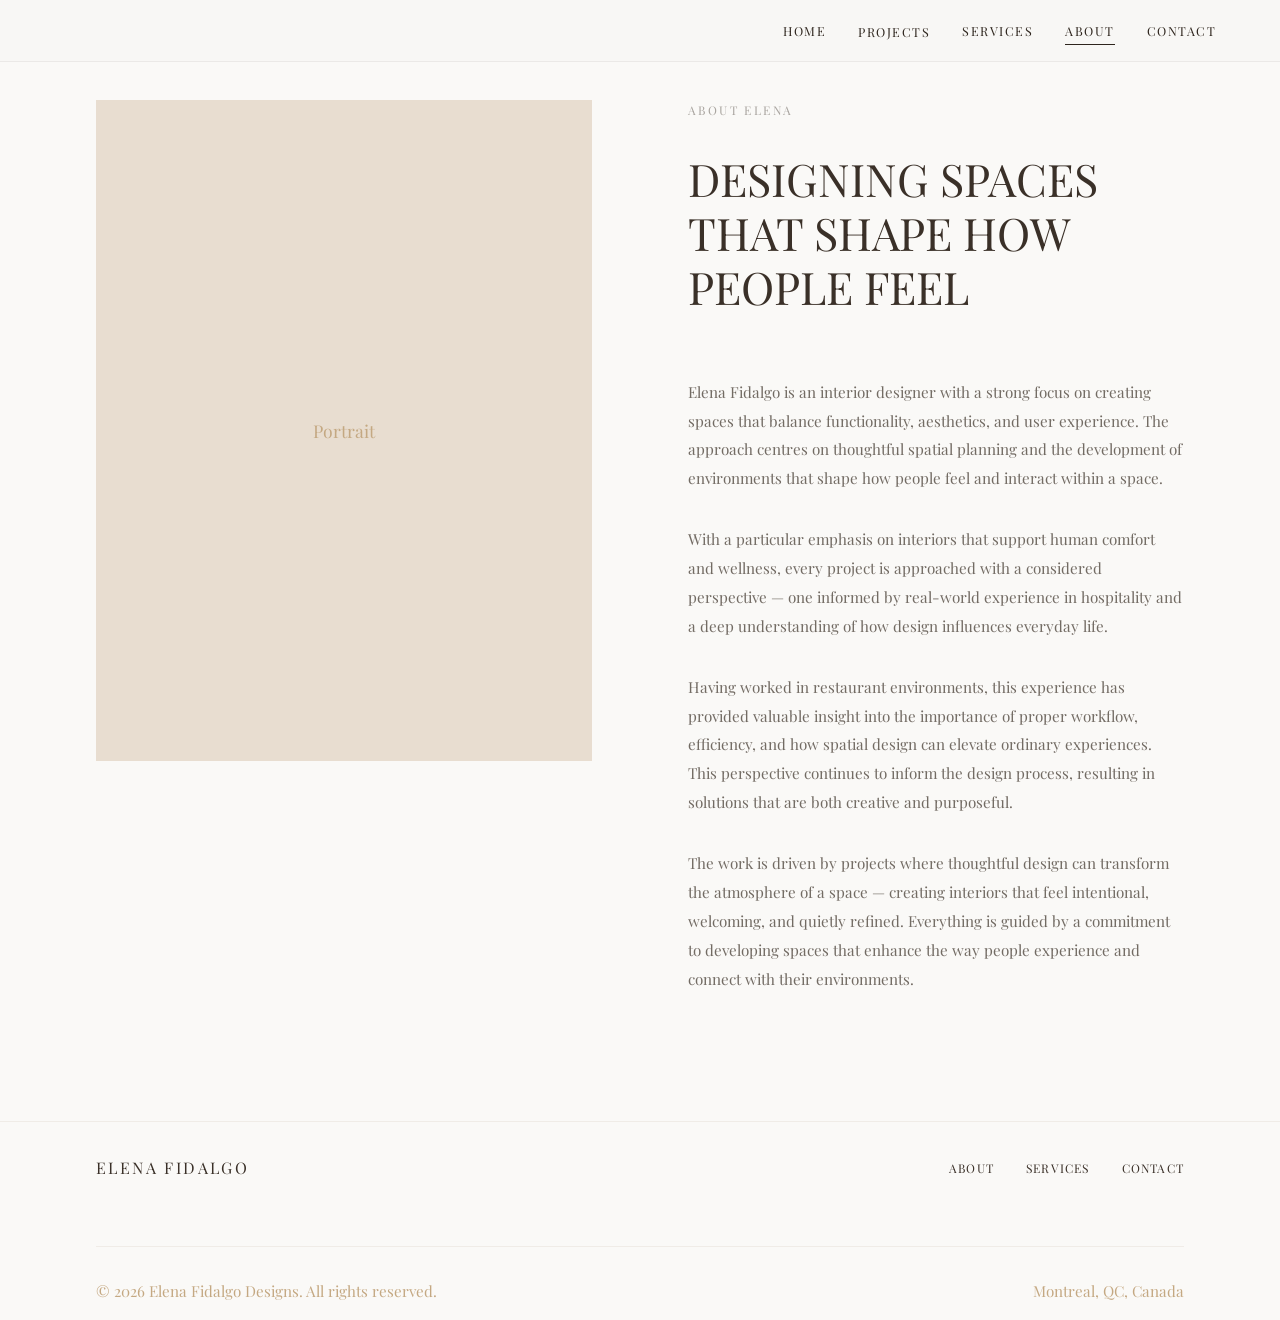
==== commit e5a87af1: "Force reduce top padding on about/services/contact to 100px Co-Authored-By: Claude Opus 4.6 <noreply" ====
--- a/about.html
+++ b/about.html
@@ -7,7 +7,7 @@
   <link rel="preconnect" href="https://fonts.googleapis.com">
   <link rel="preconnect" href="https://fonts.gstatic.com" crossorigin>
   <link href="https://fonts.googleapis.com/css2?family=Playfair+Display:ital,wght@0,300;0,400;0,500;0,600;1,400&family=Raleway:wght@300;400;500&display=swap" rel="stylesheet">
-  <link rel="stylesheet" href="css/style.css?v=6">
+  <link rel="stylesheet" href="css/style.css?v=7">
 </head>
 <body>
 
--- a/css/style.css
+++ b/css/style.css
@@ -786,7 +786,7 @@
 
 /* --- About Page --- */
 .about-hero {
-  padding: calc(var(--space-xl) + 80px) 0 var(--space-xl);
+  padding: 100px 0 var(--space-xl);
   background: var(--white);
 }
 
@@ -1323,7 +1323,7 @@
 
 /* --- Contact --- */
 .contact-hero {
-  padding: calc(var(--space-xl) + 80px) 0 var(--space-xl);
+  padding: 100px 0 var(--space-xl);
   text-align: center;
 }
 
@@ -1521,7 +1521,7 @@
 
 /* --- Page Header (for inner pages) --- */
 .page-header {
-  padding: calc(var(--space-xl) + 80px) 0 var(--space-xl);
+  padding: 100px 0 var(--space-xl);
   text-align: center;
 }
 
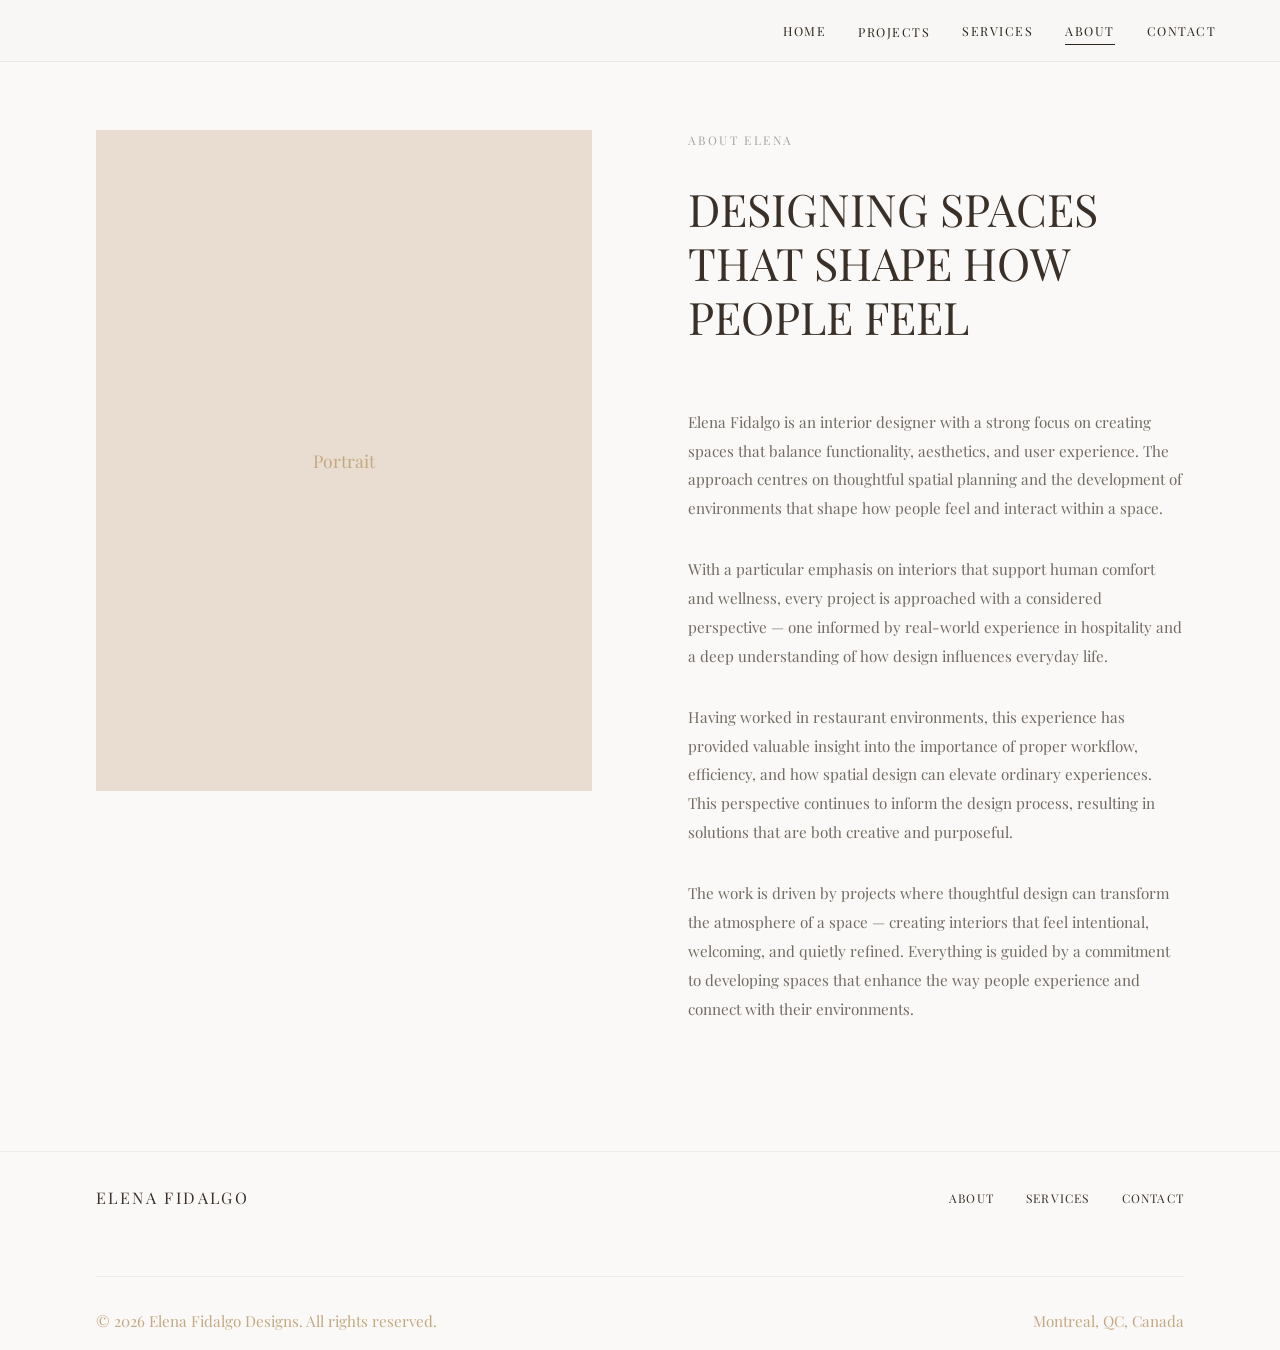
==== commit f9e84dc4: "Bump top padding to 130px on about/services/contact Co-Authored-By: Claude Opus 4.6 <noreply@anthrop" ====
--- a/about.html
+++ b/about.html
@@ -7,7 +7,7 @@
   <link rel="preconnect" href="https://fonts.googleapis.com">
   <link rel="preconnect" href="https://fonts.gstatic.com" crossorigin>
   <link href="https://fonts.googleapis.com/css2?family=Playfair+Display:ital,wght@0,300;0,400;0,500;0,600;1,400&family=Raleway:wght@300;400;500&display=swap" rel="stylesheet">
-  <link rel="stylesheet" href="css/style.css?v=7">
+  <link rel="stylesheet" href="css/style.css?v=8">
 </head>
 <body>
 
--- a/css/style.css
+++ b/css/style.css
@@ -786,7 +786,7 @@
 
 /* --- About Page --- */
 .about-hero {
-  padding: 100px 0 var(--space-xl);
+  padding: 130px 0 var(--space-xl);
   background: var(--white);
 }
 
@@ -1323,7 +1323,7 @@
 
 /* --- Contact --- */
 .contact-hero {
-  padding: 100px 0 var(--space-xl);
+  padding: 130px 0 var(--space-xl);
   text-align: center;
 }
 
@@ -1521,7 +1521,7 @@
 
 /* --- Page Header (for inner pages) --- */
 .page-header {
-  padding: 100px 0 var(--space-xl);
+  padding: 130px 0 var(--space-xl);
   text-align: center;
 }
 
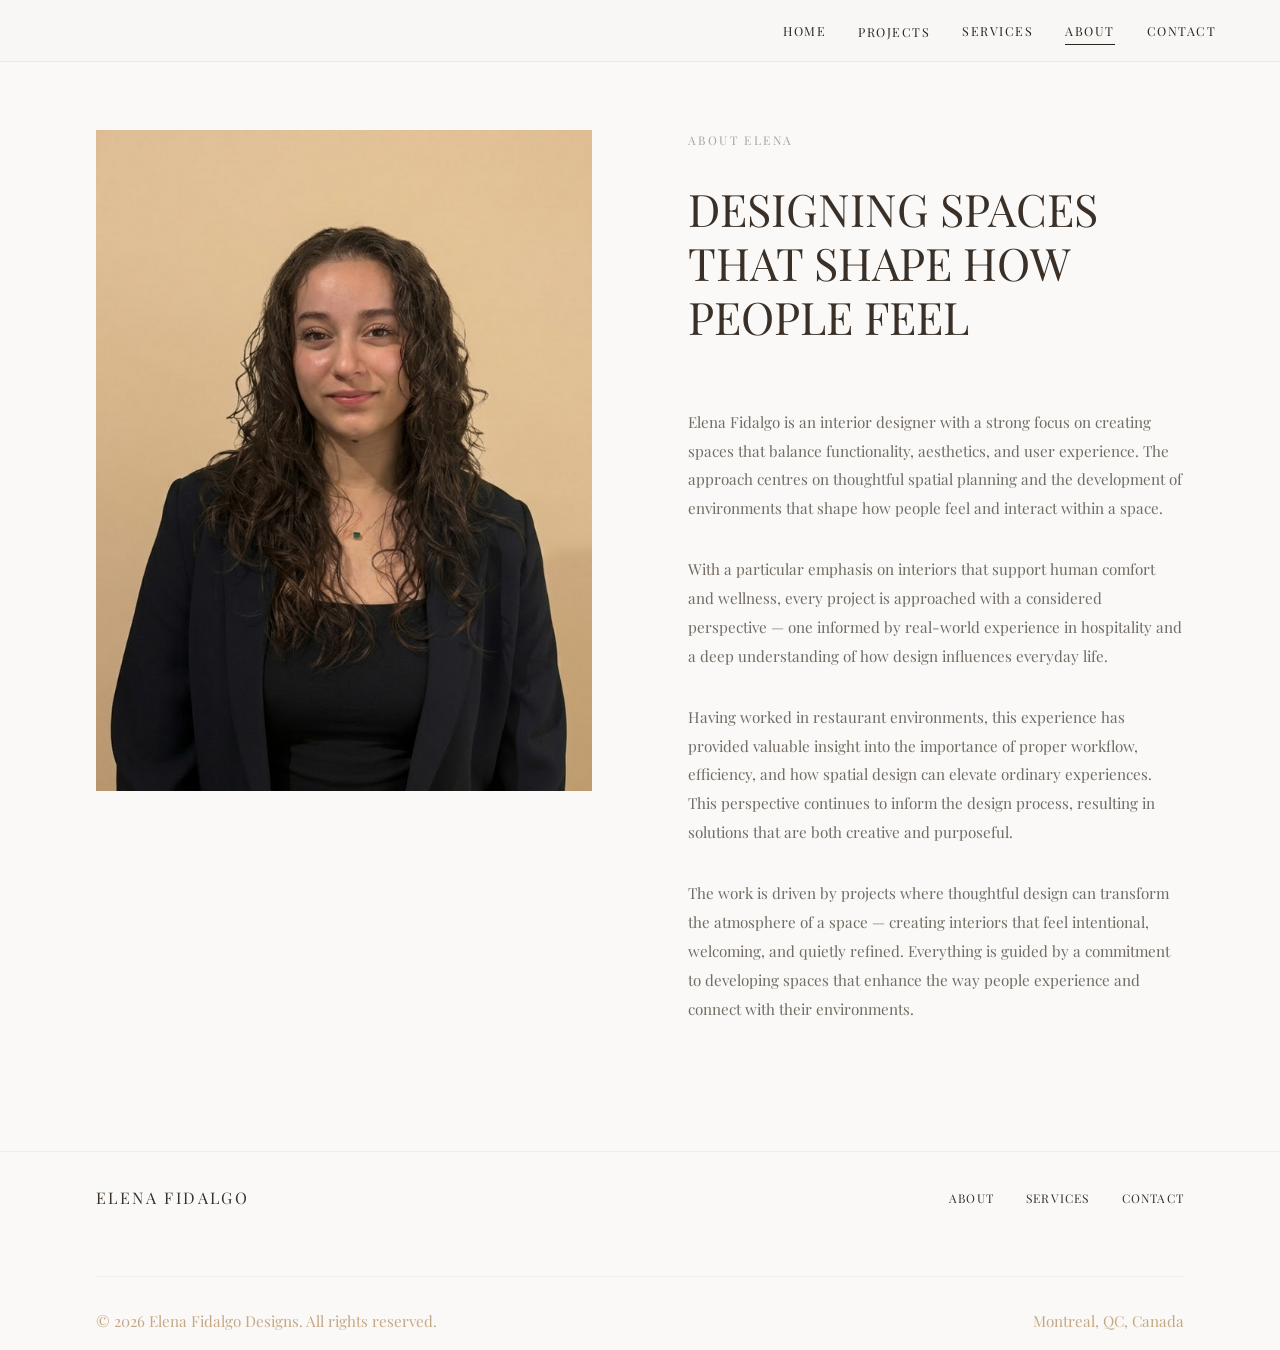
==== commit a8692f9f: "Add Elena portrait photo to about page Co-Authored-By: Claude Opus 4.6 <noreply@anthropic.com>" ====
--- a/about.html
+++ b/about.html
@@ -56,7 +56,7 @@
     <div class="container">
       <div class="about-grid">
         <div class="about-portrait reveal">
-          <div class="about-portrait__placeholder">Portrait</div>
+          <img src="images/elena-portrait.png" alt="Elena Fidalgo" class="about-portrait__image">
         </div>
         <div class="about-content">
           <p class="about-content__eyebrow reveal">About Elena</p>
--- a/css/style.css
+++ b/css/style.css
@@ -803,6 +803,12 @@
   overflow: hidden;
 }
 
+.about-portrait__image {
+  width: 100%;
+  height: 100%;
+  object-fit: cover;
+}
+
 .about-portrait__placeholder {
   width: 100%;
   height: 100%;
@@ -1071,7 +1077,7 @@
 }
 
 .approach-services {
-  padding: var(--space-xl) 0;
+  padding: var(--space-md) 0;
   background: var(--pure-white);
 }
 
@@ -1521,7 +1527,7 @@
 
 /* --- Page Header (for inner pages) --- */
 .page-header {
-  padding: 130px 0 var(--space-xl);
+  padding: 140px 0 70px;
   text-align: center;
 }
 
